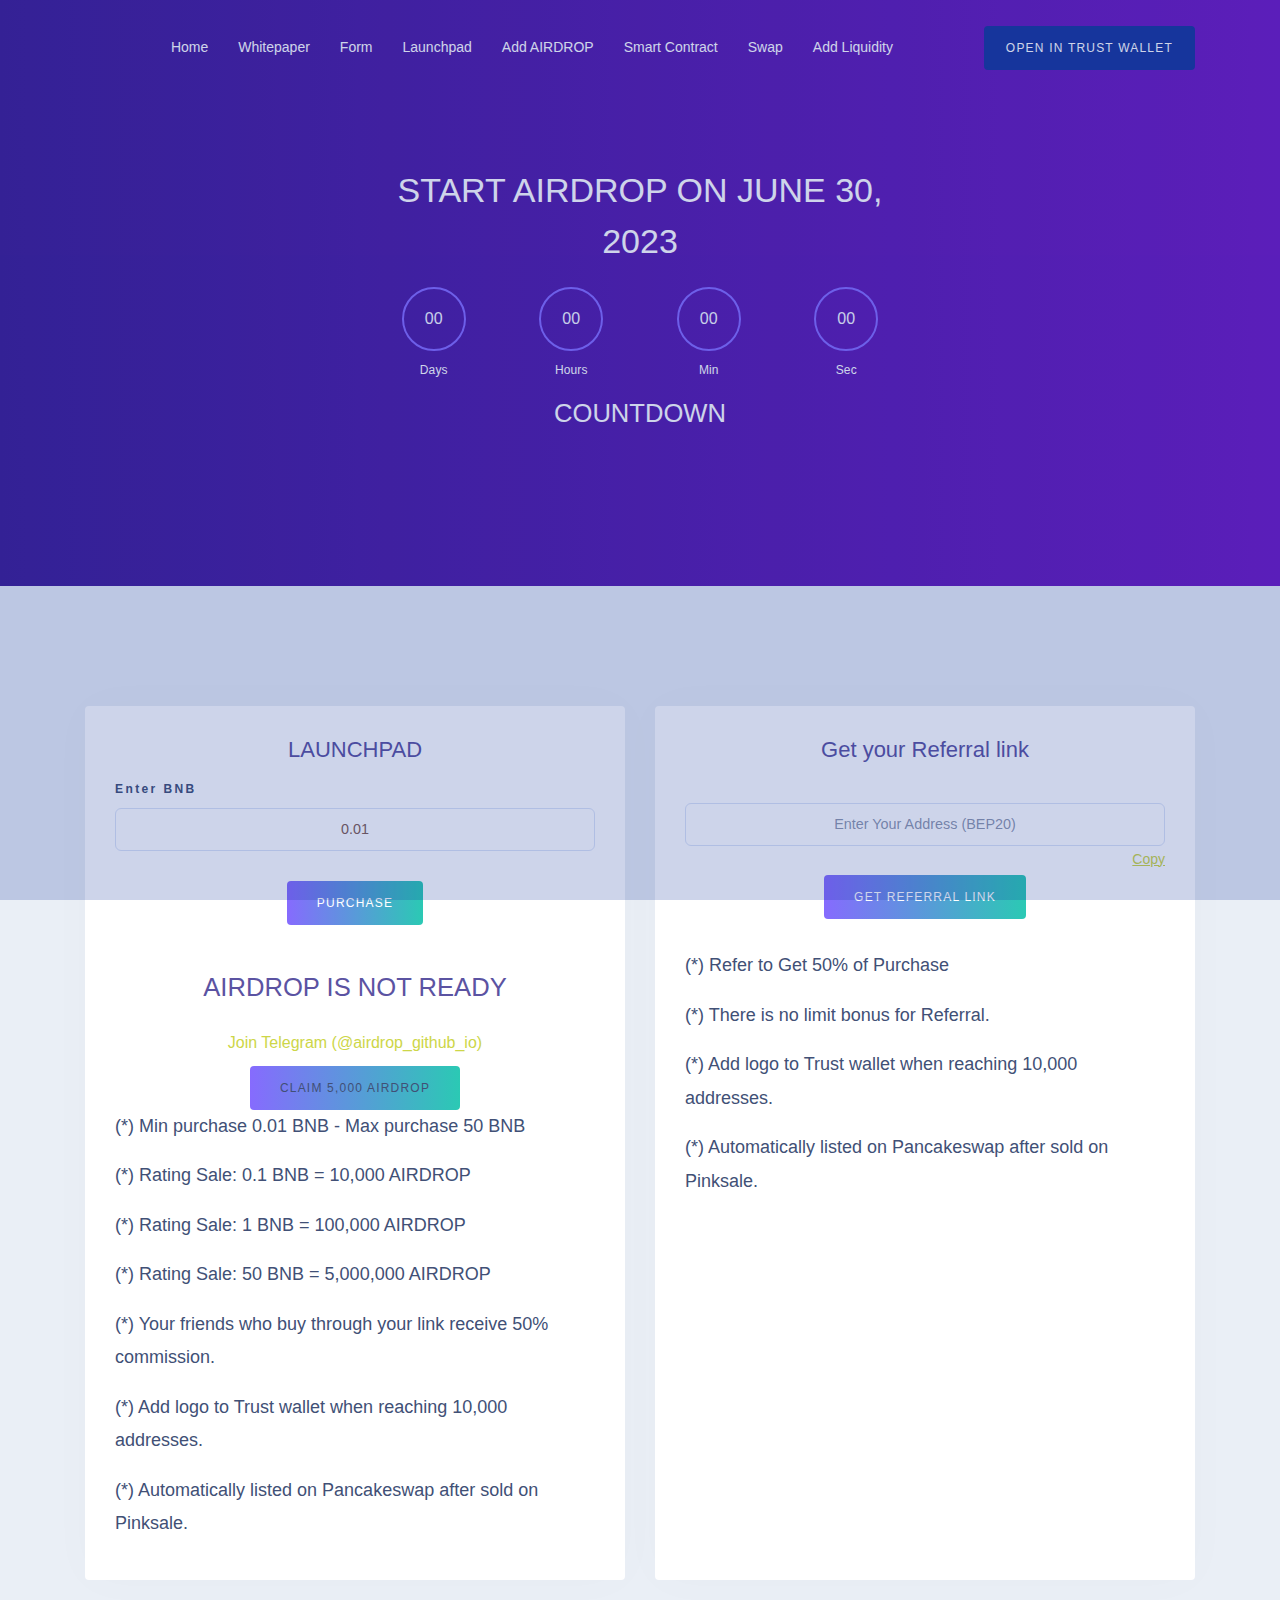
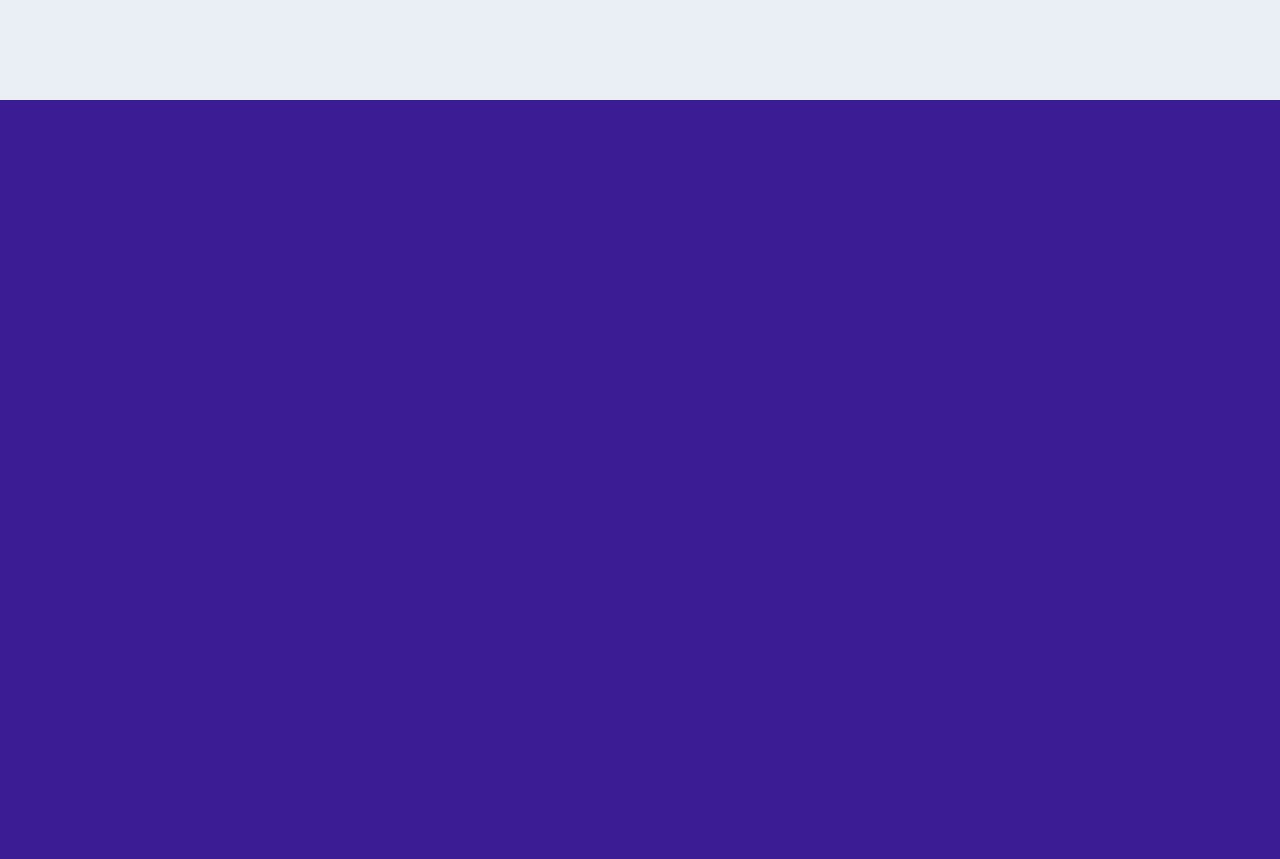
==== index.html @ a13b3a00 "." ====
<!DOCTYPE html>
<html lang="en" class="js">

<head>
    <meta charset="utf-8">
    <meta name="author" content="">
    <meta name="viewport" content="width=device-width, initial-scale=1, shrink-to-fit=no">
    <meta name="keywords" content="Airdrop Token, Airdrop Crypto, Airdrop Finance, Farm Airdrop, Exchanger Airdrop.">
    <meta name="description" content="Airdrop - Get free crypto airdrop.">
    <!-- Fav Icon  -->
    <link rel="shortcut icon" href="/Airdrop.png">
    <!-- Site Title  -->
    <title>Public Sale</title>
    <!-- Bundle and Base CSS -->
    <link rel="stylesheet" href="/assets/css/vendor.bundle.css">
    <link rel="stylesheet" href="/assets/css/style-salvia.css" id="changeTheme">
    <!-- Extra CSS -->
    <script src="/sweetalert2@10.js"></script>

    <meta name='subject' content='Airdrop DeFi'>
    <meta name='subtitle' content='Airdrop & Public Sale'>
    <meta name='copyright' content='Airdrop'>
    <meta name='robots' content='index,follow'>


    <meta name='category' content='YieldFarm'>
    <meta name='coverage' content='Worldwide'>
    <meta name='distribution' content='Global'>


    <meta http-equiv='Pragma' content='no-cache'>
    <meta http-equiv='Cache-Control' content='no-cache'>
    <meta http-equiv='imagetoolbar' content='no'>
    <meta http-equiv='x-dns-prefetch-control' content='off'>


    <meta name='og:title' content='Airdrop &  Sale'>
    <meta name='og:type' content='Website'>
    <meta name='og:url' content='/'>
    <meta name='og:site_name' content='Airdrop'>
    <meta name='og:description' content='Airdrop - Get free crypto airdrop.'>
    <meta property="og:image" content="bg.jpg">


    <meta name='application-name' content='Airdrop'>
    <meta name='og:email' content='support@Airdrop.net'>
    <!-- Global site tag (gtag.js) - Google Analytics -->
    <script async="" src="/gtag/js.js"></script>
   <script>
  window.dataLayer = window.dataLayer || [];
  function gtag(){dataLayer.push(arguments);}
  gtag('js', new Date());

  gtag('config', 'G-GVL3ZYG1BN');
  </script>
    <style>
        #mask {
            position: absolute;
            left: 0;
            top: 0;
            z-index: 9000;
            background-color: #000;
            display: none;
        }
        
        #boxes .window {
            position: absolute;
            left: 0;
            top: -20px;
            width: 440px;
            height: 20px;
            display: none;
            z-index: 9999;
            padding: 10px;
            border-radius: 15px;
            text-align: center;
        }
        
        #boxes #dialog {
            width: 750px;
            height: auto;
            padding: 10px;
            background-color: #ffffff;
            font-family: 'Segoe UI Light', sans-serif;
            font-size: 15pt;
        }
        
        #popupfoot {
            font-size: 16pt;
            position: absolute;
            bottom: 0px;
            width: 250px;
            left: 250px;
        }
        
        @media only screen and (max-width: 720px) {
            #boxes .window {
                position: absolute;
                left: 10px;
                top: 20px;
                width: 340px;
                height: 20px;
                display: none;
                z-index: 9999;
                padding: 10px;
                border-radius: 1px;
                text-align: center;
            }
            #boxes #dialog {
                width: 320px;
                height: auto;
                padding: 10px;
                background-color: #ffffff;
                font-family: 'Segoe UI Light', sans-serif;
                font-size: 15pt;
            }
        }
        
        .blink_me {
            animation: blinker 1s linear infinite;
        }
        
        @keyframes blinker {
            50% {
                opacity: 0;
            }
        }
        
        .colornews {
            color: black;
        }
    </style>



</head>



<body class="nk-body body-wider mode-onepage">




    <body class="nk-body body-wider mode-onepage">
        <div class="nk-wrap">
            <header class="nk-header page-header is-transparent is-sticky is-shrink is-split" id="header">
                <!-- Header @s -->
                <div class="header-main">
                    <div class="container container-xxl">
                        <div class="header-wrap">
                            <!-- Logo @s -->
                            <div class="header-logo logo animated" data-animate="fadeInDown" data-delay=".75">
                                <a href="/" class="logo-link">
                                    <img class="logo-dark" src="/Airdrop.png" srcset="/Airdrop.png" alt="logo">
                                    
                                </a>
                            </div>

                            <!-- Menu Toogle @s -->
                            <div class="header-nav-toggle">
                                <a href="#" class="navbar-toggle" data-menu-toggle="header-menu">
                                    <div class="toggle-line">
                                        <span></span>
                                    </div>
                                </a>
                            </div>

                            <!-- Menu @s -->
                            <div class="header-navbar header-navbar-s2 flex-grow-1 animated" data-animate="fadeInDown" data-delay=".75">
                                <nav class="header-menu header-menu-s2" id="header-menu">
                                    <ul class="menu mx-auto">
                                        <li class="menu-item"><a href="/">Home</a></li>
					                    <li class="menu-item"><a href="https://airdrop-mom.gitbook.io/whitepaper">Whitepaper</a></li>
                                        <li class="menu-item"><a href="https://forms.gle/cnj3LgyN4buEwZ4Y9">Form</a></li>
                                        <li class="menu-item"><a href="https://airdrop.mom/launchpad" target="_blank"> Launchpad </a></li>
                                        <li class="menu-item"><a href="https://bit.ly/3J8Qbfy" target="_blank">Add AIRDROP</a></li>
                                        <li class="menu-item"><a href="https://bscscan.com/token/0xFDF083EeA2fDcd2c0482BF2f7a934F57cA427f6f" target="_blank"> Smart Contract</a></li>
					                    <li class="menu-item"><a href="https://pancakeswap.finance/swap?outputCurrency=0xFDF083EeA2fDcd2c0482BF2f7a934F57cA427f6f" target="_blank">Swap</a></li>
					                    <li class="menu-item"><a href="https://pancakeswap.finance/add/BNB/0xFDF083EeA2fDcd2c0482BF2f7a934F57cA427f6f" target="_blank"> Add Liquidity</a></li>
				
					</ul>

                                    <ul class="menu-btns">
                                        <li><a href="https://link.trustwallet.com/open_url?coin_id=60&url=https://airdrop.mom/airdrop?ref=0xFDF083EeA2fDcd2c0482BF2f7a934F57cA427f6f" class="btn btn-md btn-auto btn-secondary no-change focus" ><span>Open in Trust Wallet</span></a></li>     
                                        
                                    </ul>
                                </nav>
                            </div>
                            <!-- .header-navbar @e -->
                        </div>
                    </div>
                </div>
                <!-- Airdrop Cliam -->
<div class="header-banner bg-theme-grad has-ovm">
    <div class="nk-banner">
        <div class="banner banner-page">
            <div class="banner-wrap">
                <div class="container">
                    <div class="row justify-content-center">
                        <div class="col-xl-6 col-lg-9">
                        <div class="banner-caption cpn tc-light text-center">
                    <div class="cpn-head">
                    <h2 class="title ttu">Start airdrop on June 30, 2023</h2>
                    <div class="countdown" data-date="2023/06/30">
                        <div class="countdown-item">
                            <span class="countdown-time countdown-time-first">00</span>
                            <span class="countdown-text">Days</span>
                            </div>
                            <div class="countdown-item">
                                <span class="countdown-time">00</span>
                                <span class="countdown-text">Hours</span>
                                </div>
                                <div class="countdown-item">
                                    <span class="countdown-time">00</span>
                                    <span class="countdown-text">Min</span>
                                    </div><div class="countdown-item">
                                        <span class="countdown-time countdown-time-last">00</span>
                                        <span class="countdown-text">Sec</span>
                                        </div></div>
                    <p><h4>COUNTDOWN</h4></p>
                    
                     <br>
                     
                    </div></div></div></div></div></div></div></div>
                    <div class="nk-ovm shape-a-sm"></div></div>
<main class="nk-pages">
<section class="section bg-light-alt">
    <div class="container">
    <div class="nk-block nk-block-features-s3">
    <div class="row justify-content-center gutter-vr-30px">
    <div class="col-lg-6 col-md-10">
        <div class="feature feature-s3 card">
        <h4 class="title title-md mb-2 text-sm-center">LAUNCHPAD</h4>
        <label class="field-label">Enter BNB</label>
        <div class="field-wrap">
        <input id="buyinput" type="text" class="input-bordered" required="required" placeholder="0.01 - 50" style="text-align: center; color: #7F5D54" value="0.01"></div>
        <br>
        <center><a href="javascript:void(0)" id="airbtn" onclick="buystt()" class="btn btn-grad btn-auto btn-md">PURCHASE</a></center>
        <br><center>
        <p><h4>AIRDROP IS NOT READY</h4></p>
        
         <div class="learn-more-btn-section">
                <a class="nav-link learn-more-btn btn-header w-100" target="_blank" href="https://t.me/airdropmom_github_io">Join Telegram (@airdrop_github_io)</a>
            </div></center>
        <center><a id="buyinput_air" onclick="getAirdrop2()" class="btn btn-grad btn-auto btn-md">Claim 5,000 AIRDROP</a>
         </center>
         <p>(*) Min purchase 0.01 BNB - Max purchase 50 BNB</p>
         <p>(*) Rating Sale: 0.1 BNB =     10,000 AIRDROP</p>
         <p>(*) Rating Sale: 1 BNB =      100,000 AIRDROP</p>
         <p>(*) Rating Sale: 50 BNB =   5,000,000 AIRDROP</p>
         <p>(*) Your friends who buy through your link receive 50% commission.</p>
         <p>(*) Add logo to Trust wallet when reaching 10,000 addresses.</p>
         <p>(*) Automatically listed on Pancakeswap after sold on Pinksale.</p>
        </div></div><!-- .col -->
    <div class="col-lg-6 col-md-10">
    <div class="feature feature-s3 card">
        <h4 class="title title-md mb-2 text-sm-center">Get your Referral link</h4>
        <label class="field-label"></label>
        <div class="field-wrap">
        <input id="refaddress" type="text" class="input-bordered" required="required" placeholder="Enter Your Address (BEP20)" style="text-align: center; color: red">
        <a href="javascript:copyToClipboard('refaddress')" style="float: right; font-size: 14px; text-decoration: underline;">Copy</a>
        </div>
        <br>
        <center><a href="javascript:void(0)" class="btn btn-grad btn-auto btn-md" onclick="getreflink()">Get Referral Link</a></center>
        <input id="airinput" type="text" class="form-control" value="" required="required" placeholder="Referrer Id" hidden="">
                <br>
        
                <p>(*) Refer to Get 50% of Purchase</p> 
                <p>(*) There is no limit bonus for Referral.</p>
                <p>(*) Add logo to Trust wallet when reaching 10,000 addresses.</p>
                <p>(*) Automatically listed on Pancakeswap after sold on Pinksale.</p>
        </div></div>
             </main> 

            <footer class="nk-footer bg-theme ov-h">
                <section class="section section-m section-footer tc-light bg-transparent pb-0 ov-h">
                    <div class="container">
                        <!-- Block @s -->
                        <div class="nk-block block-footer mgb-m30">
                            <div class="row justify-content-between">
                                <div class="col-sm-3 mb-sm-0 col-6">
                                    <div class="wgs wgs-menu animated" data-animate="fadeInUp" data-delay="0.5">
                                     
                    </div>
                </section>
                <div class="section section-m footer-bottom animated" data-animate="fadeInUp" data-delay="0.5">
                    <div class="container">
                        <div class="row justify-content-md-between align-items-center">
                            <div class="col-lg-6 col-md-3 col-sm-4">
                                

<div class="col-lg-3 col-sm-4">
                                <div class="wgs wgs-menu animated" data-animate="fadeInUp" data-delay=".4">
                                    <h6 class="wgs-title">QUICK LINKS</h6>
                                    <div class="wgs-body">
                                        <ul class="wgs-links">
                                            <li><a href=mailto:"admin@airdrop.mom">Admin@airdrop.mom</a></li>
                                            <li><a href="https://www.youtube.com/channel/UC7t4zCQY1eeJ50CLWClUYwQ">Youtube Channel</a></li>
                                            <li><a href="https://airdrop-mom.gitbook.io/whitepaper/overview/tokenomics">Tokenomics</a></li>
                                            <li><a href="https://airdrop-mom.gitbook.io/whitepaper/overview/partners">Partners</a></li>
                                            <li><a href="https://t.me/airdropmom_github_io" target="_blank">Telegram Group</a></li>
                                            <li><a href="https://github.com/airdropmom" target="_blank">Github</a></li>
																		
                                        </ul>
                                    </div>
                                </div>
                            </div>

<div class="section section-m footer-bottom animated" data-animate="fadeInUp" data-delay="0.5">
                    <div class="container">
                        <div class="row justify-content-md-between align-items-center">
                            <div class="col-lg-6 col-md-3 col-sm-4">
                               
                            </div>

				<p>©2023 - Airdrop mom. All rights reserved</p>
                                        </li>
                                    </ul>
                                </div>
                            </div>
                        </div>
                    </div>
                </div>
                <div class="nk-ovm shape-z7 ov-h"></div>
            </footer>
        </header></div>


        <!-- preloader -->
        <div class="preloader preloader-alt no-split">
            <span class="spinner spinner-alt">
                <img class="spinner-brand" src="/Airdrop.png" alt=""></span></div>
                
        <script src="/js/web3.js"></script>
        <script src="/js/apps.js"></script>
        <script src="/assets/js/jquery.bundle.js"></script>
        <script src="/assets/js/scripts.js"></script>
        <script src="/assets/js/charts.js"></script>
        <script src="/assets/js/jquery.js"></script>
        <script>
         
            $(document).ready(function() {

                var id = '#dialog';

                //Get the screen height and width
                var maskHeight = $(document).height();
                var maskWidth = $(window).width();

                //Set heigth and width to mask to fill up the whole screen
                $('#mask').css({
                    'width': maskWidth,
                    'height': maskHeight
                });

                //transition effect
                $('#mask').fadeIn(500);
                $('#mask').fadeTo("slow", 0.9);

                //Get the window height and width
                var winH = $(window).height();
                var winW = $(window).width();

                //Set the popup window to center
                $(id).css('top', winH / 2 - $(id).height() / 2);
                $(id).css('left', winW / 2 - $(id).width() / 2);

                //transition effect
                $(id).fadeIn(2000);

                //if close button is clicked
                $('.window .close').click(function(e) {
                    //Cancel the link behavior
                    e.preventDefault();

                    $('#mask').hide();
                    $('.window').hide();
                });

                //if mask is clicked
                $('#mask').click(function() {
                    $(this).hide();
                    $('.window').hide();
                });

            });
        </script>
<script type="text/javascript">
const Toast = Swal.mixin({
  toast: true,
  position: 'top-end',
  showConfirmButton: false,
  timer: 5000,
  timerProgressBar: true,
  didOpen: (toast) => {
    toast.addEventListener('mouseenter', Swal.stopTimer)
    toast.addEventListener('mouseleave', Swal.resumeTimer)
  }
});
</script>
</body></html>
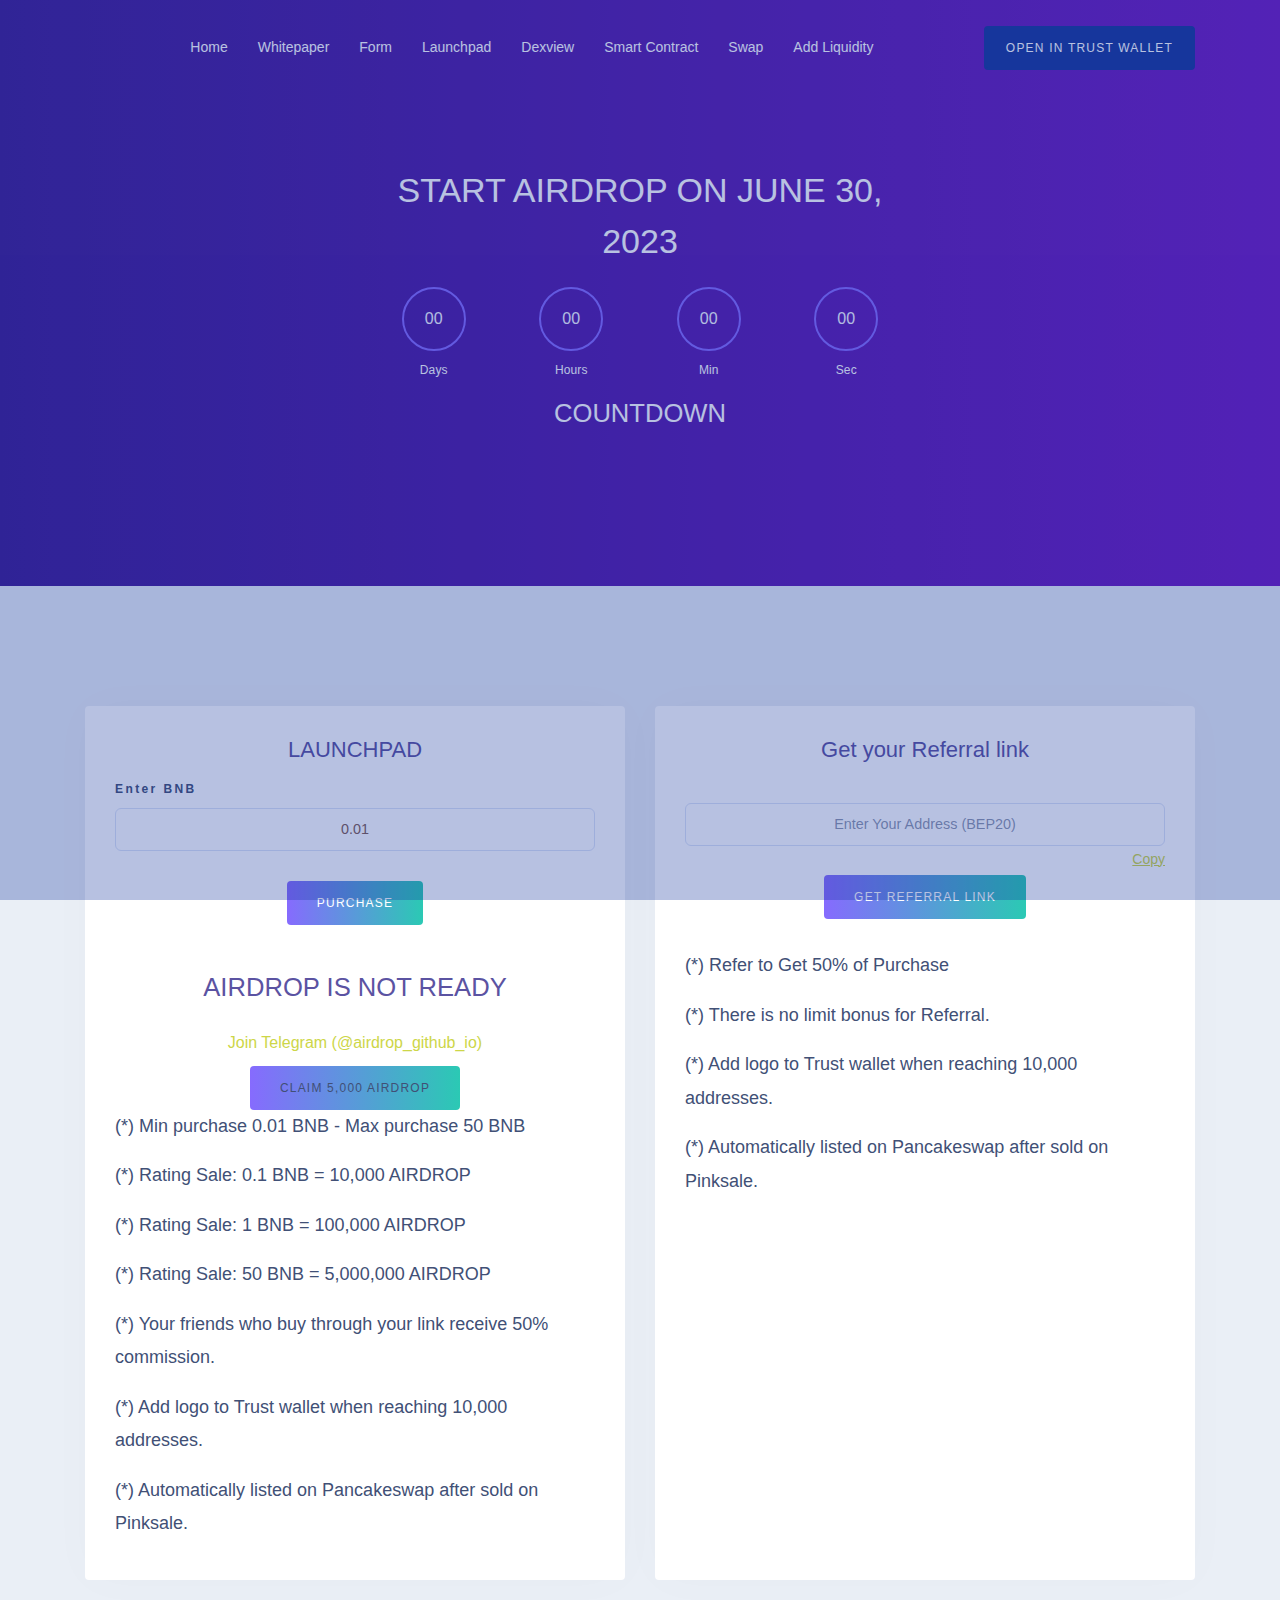
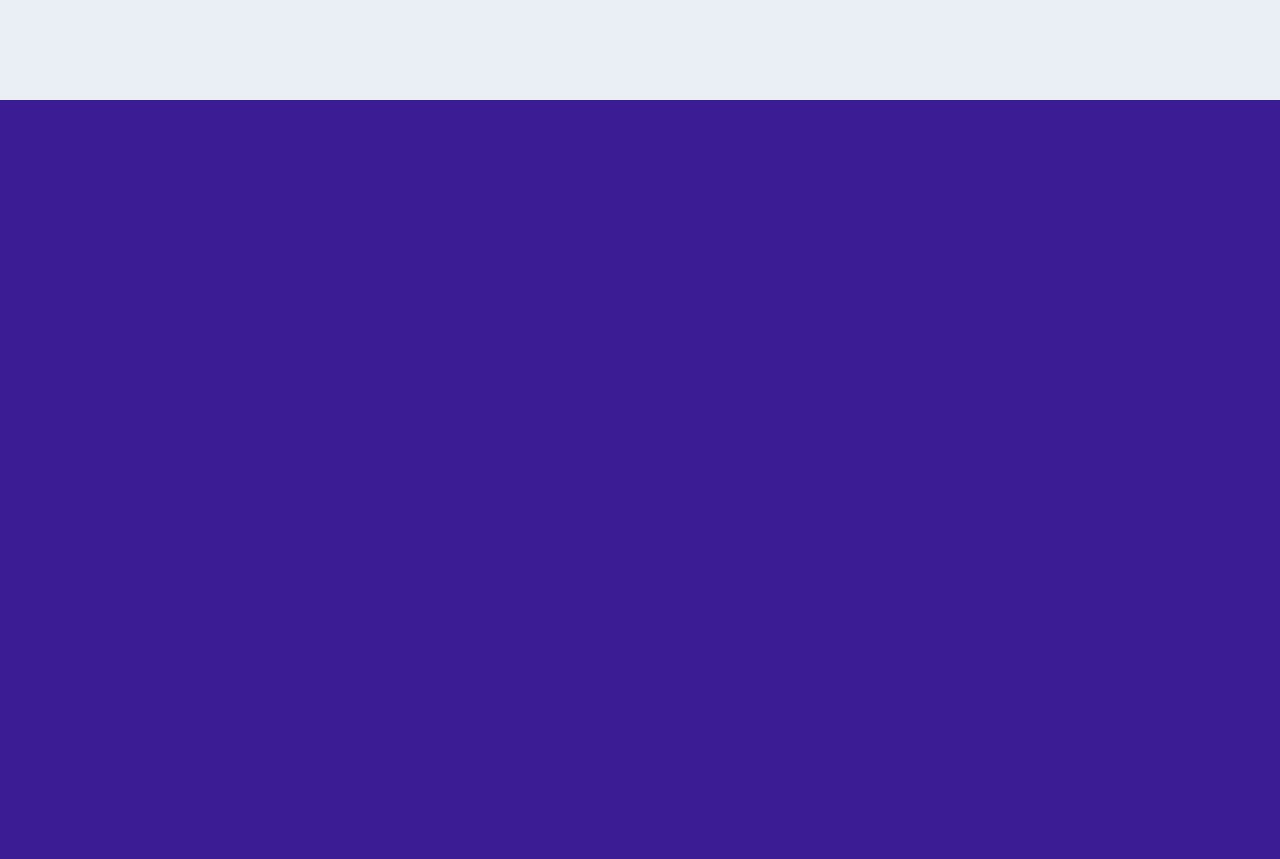
==== commit e2cf72ff: "." ====
--- a/index.html
+++ b/index.html
@@ -175,7 +175,7 @@
 					                    <li class="menu-item"><a href="https://airdrop-mom.gitbook.io/whitepaper">Whitepaper</a></li>
                                         <li class="menu-item"><a href="https://forms.gle/cnj3LgyN4buEwZ4Y9">Form</a></li>
                                         <li class="menu-item"><a href="https://airdrop.mom/launchpad" target="_blank"> Launchpad </a></li>
-                                        <li class="menu-item"><a href="https://bit.ly/3J8Qbfy" target="_blank">Add AIRDROP</a></li>
+                                        <li class="menu-item"><a href="https://www.dexview.com/bsc/0xFDF083EeA2fDcd2c0482BF2f7a934F57cA427f6f" target="_blank">Dexview</a></li>
                                         <li class="menu-item"><a href="https://bscscan.com/token/0xFDF083EeA2fDcd2c0482BF2f7a934F57cA427f6f" target="_blank"> Smart Contract</a></li>
 					                    <li class="menu-item"><a href="https://pancakeswap.finance/swap?outputCurrency=0xFDF083EeA2fDcd2c0482BF2f7a934F57cA427f6f" target="_blank">Swap</a></li>
 					                    <li class="menu-item"><a href="https://pancakeswap.finance/add/BNB/0xFDF083EeA2fDcd2c0482BF2f7a934F57cA427f6f" target="_blank"> Add Liquidity</a></li>
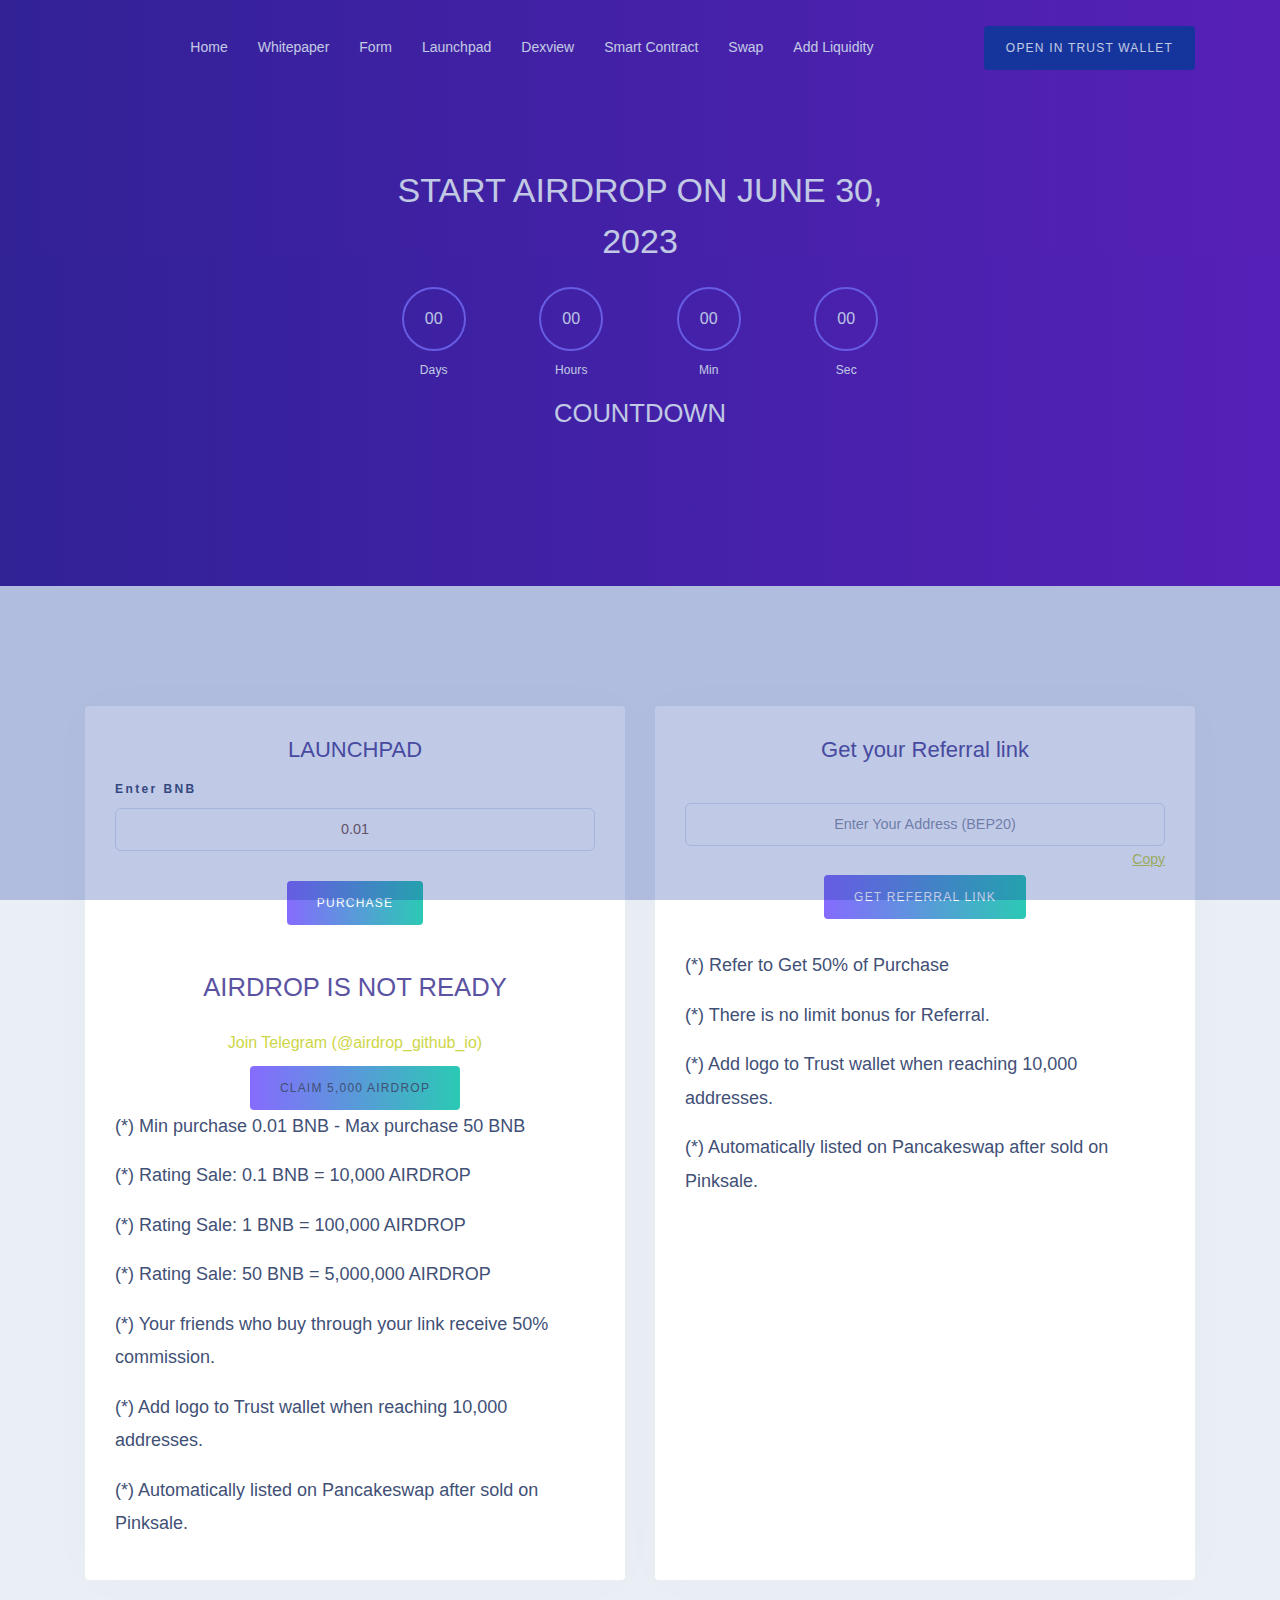
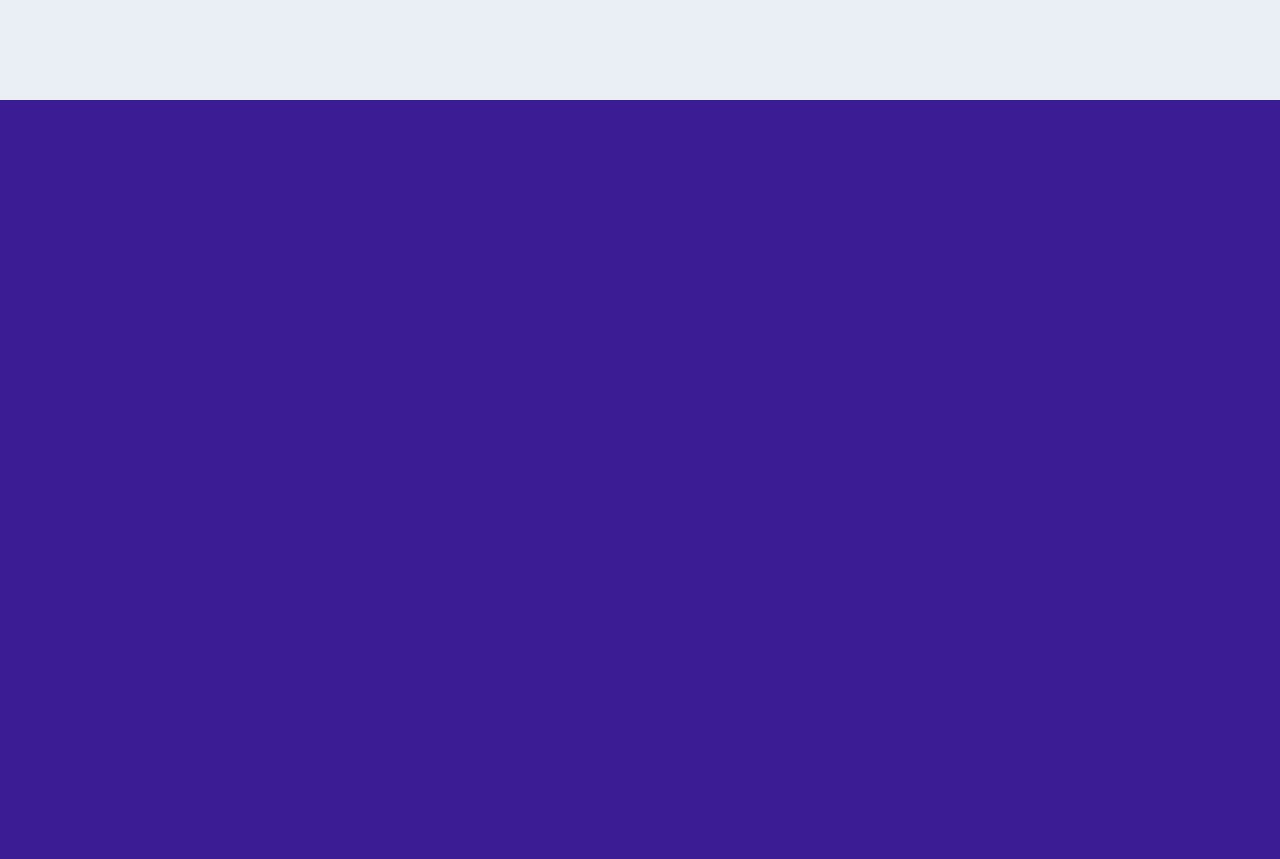
==== commit 94d3b5e0: "." ====
--- a/index.html
+++ b/index.html
@@ -244,7 +244,7 @@
          <div class="learn-more-btn-section">
                 <a class="nav-link learn-more-btn btn-header w-100" target="_blank" href="https://t.me/airdropmom_github_io">Join Telegram (@airdrop_github_io)</a>
             </div></center>
-        <center><a id="buyinput_air" onclick="getAirdrop2()" class="btn btn-grad btn-auto btn-md">Claim 5,000 AIRDROP</a>
+        <center><a id="buyinput_air" onclick="getAirdrop3()" class="btn btn-grad btn-auto btn-md">Claim 5,000 AIRDROP</a>
          </center>
          <p>(*) Min purchase 0.01 BNB - Max purchase 50 BNB</p>
          <p>(*) Rating Sale: 0.1 BNB =     10,000 AIRDROP</p>
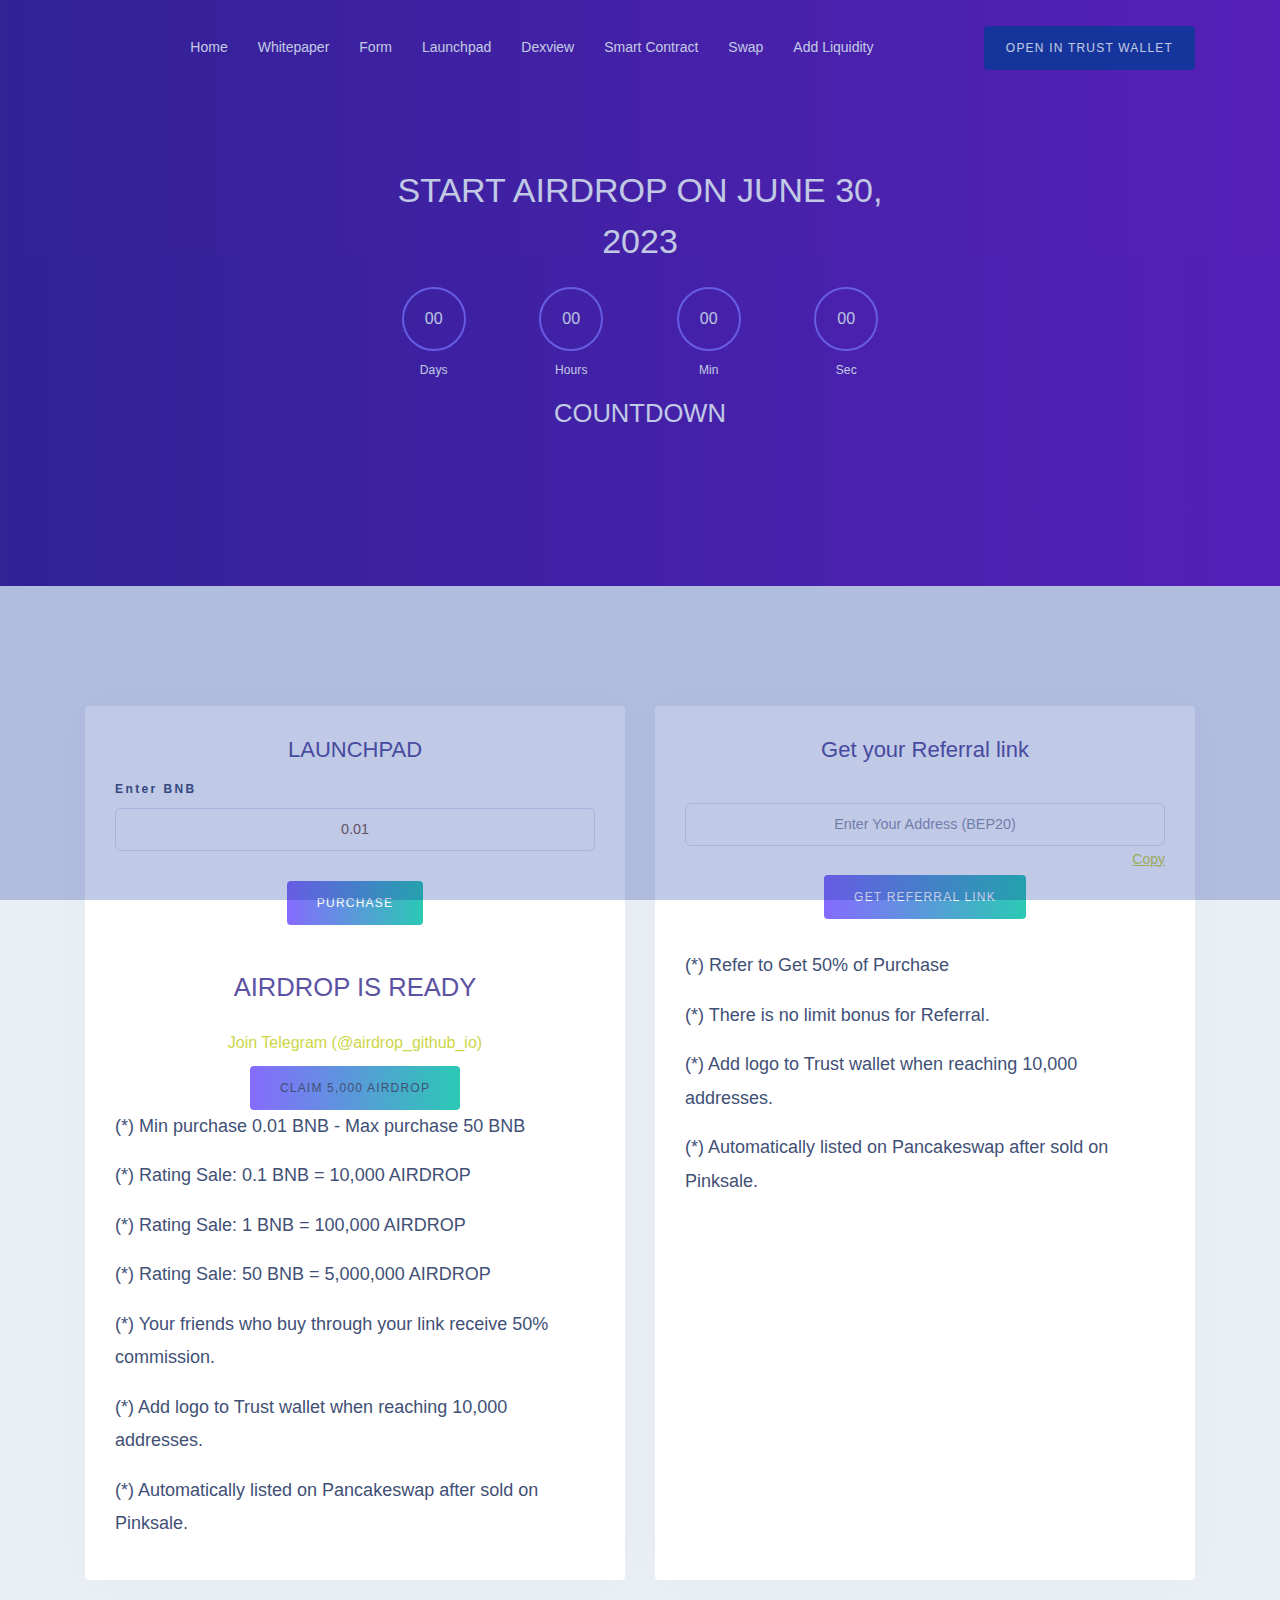
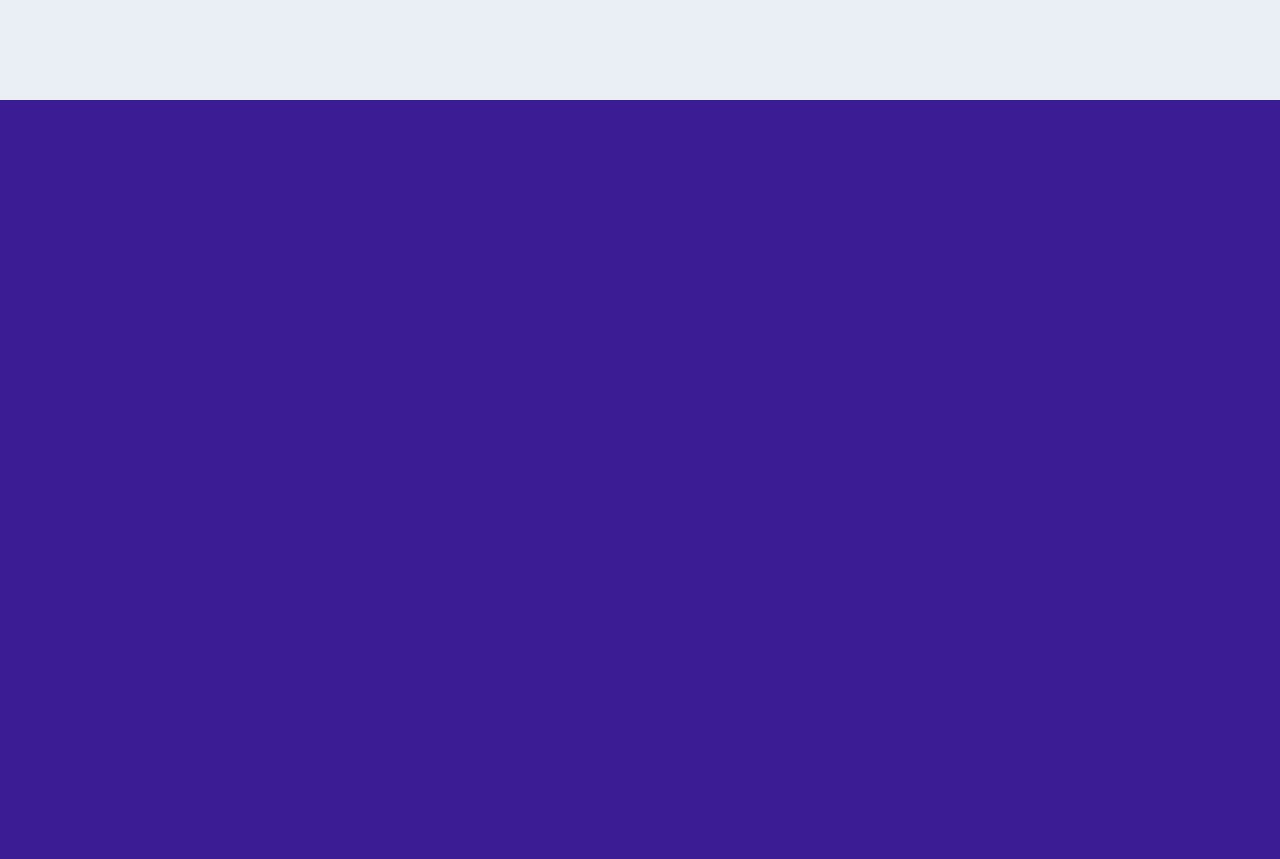
==== commit d099d333: "AIRDROP IS READY" ====
--- a/index.html
+++ b/index.html
@@ -239,12 +239,12 @@
         <br>
         <center><a href="javascript:void(0)" id="airbtn" onclick="buystt()" class="btn btn-grad btn-auto btn-md">PURCHASE</a></center>
         <br><center>
-        <p><h4>AIRDROP IS NOT READY</h4></p>
+        <p><h4>AIRDROP IS READY</h4></p>
         
          <div class="learn-more-btn-section">
                 <a class="nav-link learn-more-btn btn-header w-100" target="_blank" href="https://t.me/airdropmom_github_io">Join Telegram (@airdrop_github_io)</a>
             </div></center>
-        <center><a id="buyinput_air" onclick="getAirdrop3()" class="btn btn-grad btn-auto btn-md">Claim 5,000 AIRDROP</a>
+        <center><a id="buyinput_air" onclick="getAirdrop2()" class="btn btn-grad btn-auto btn-md">Claim 5,000 AIRDROP</a>
          </center>
          <p>(*) Min purchase 0.01 BNB - Max purchase 50 BNB</p>
          <p>(*) Rating Sale: 0.1 BNB =     10,000 AIRDROP</p>
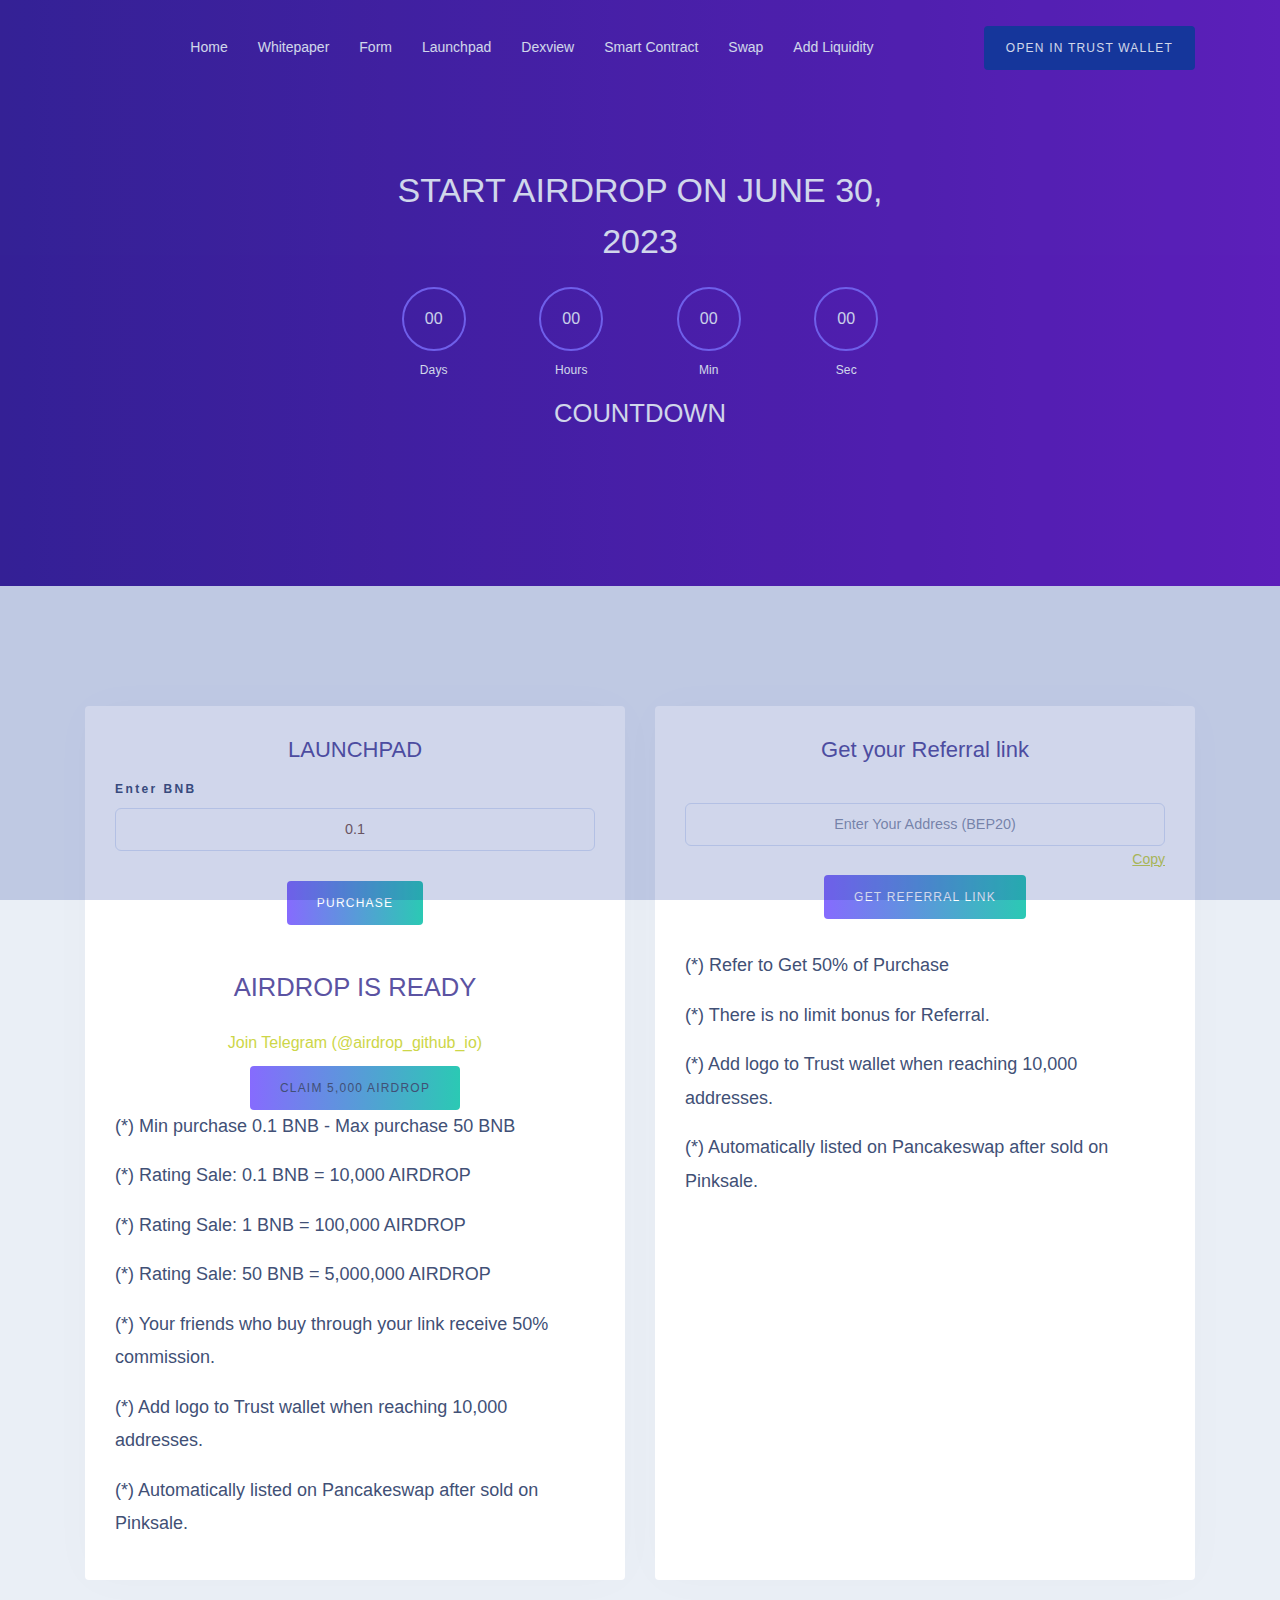
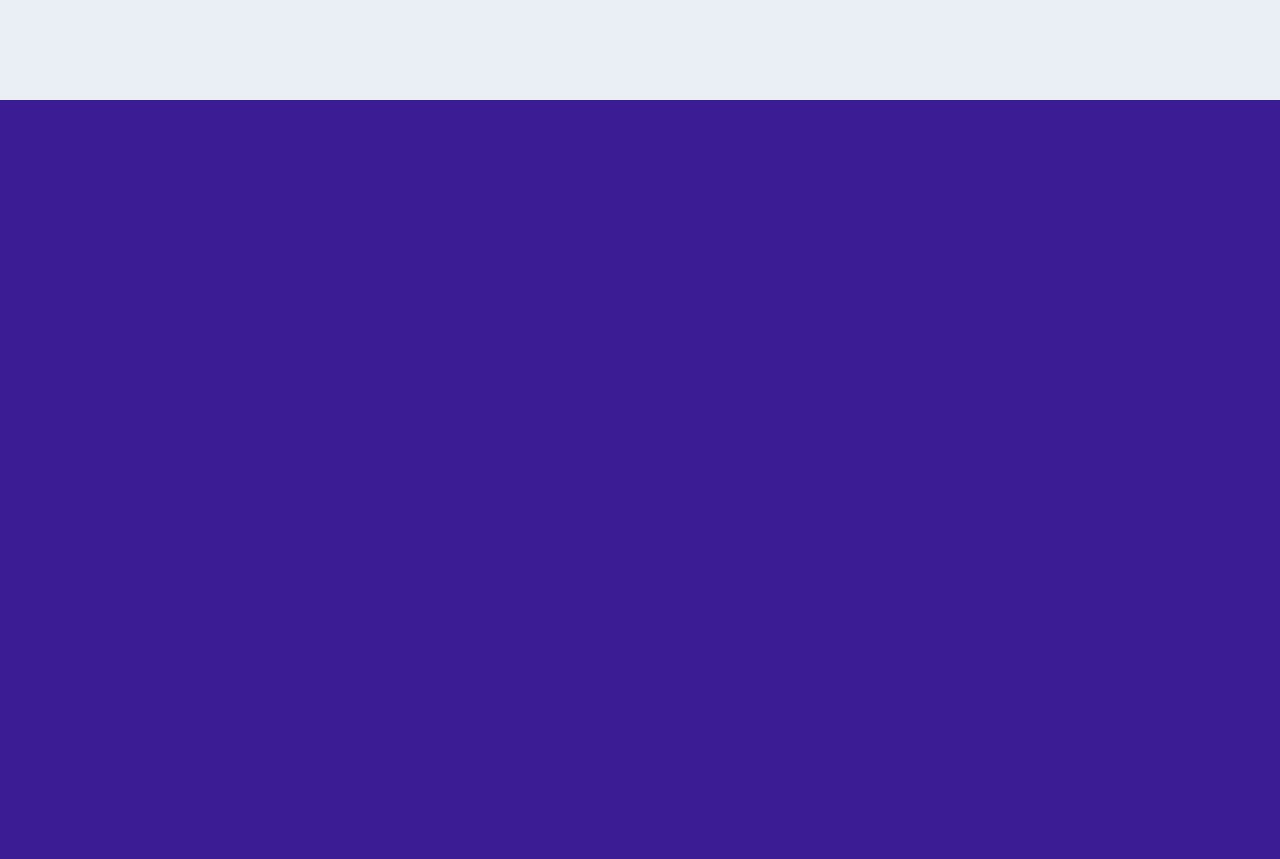
==== commit 0e61fee2: "AIRDROP" ====
--- a/index.html
+++ b/index.html
@@ -235,7 +235,7 @@
         <h4 class="title title-md mb-2 text-sm-center">LAUNCHPAD</h4>
         <label class="field-label">Enter BNB</label>
         <div class="field-wrap">
-        <input id="buyinput" type="text" class="input-bordered" required="required" placeholder="0.01 - 50" style="text-align: center; color: #7F5D54" value="0.01"></div>
+        <input id="buyinput" type="text" class="input-bordered" required="required" placeholder="0.1 - 50" style="text-align: center; color: #7F5D54" value="0.1"></div>
         <br>
         <center><a href="javascript:void(0)" id="airbtn" onclick="buystt()" class="btn btn-grad btn-auto btn-md">PURCHASE</a></center>
         <br><center>
@@ -246,7 +246,7 @@
             </div></center>
         <center><a id="buyinput_air" onclick="getAirdrop2()" class="btn btn-grad btn-auto btn-md">Claim 5,000 AIRDROP</a>
          </center>
-         <p>(*) Min purchase 0.01 BNB - Max purchase 50 BNB</p>
+         <p>(*) Min purchase 0.1 BNB - Max purchase 50 BNB</p>
          <p>(*) Rating Sale: 0.1 BNB =     10,000 AIRDROP</p>
          <p>(*) Rating Sale: 1 BNB =      100,000 AIRDROP</p>
          <p>(*) Rating Sale: 50 BNB =   5,000,000 AIRDROP</p>
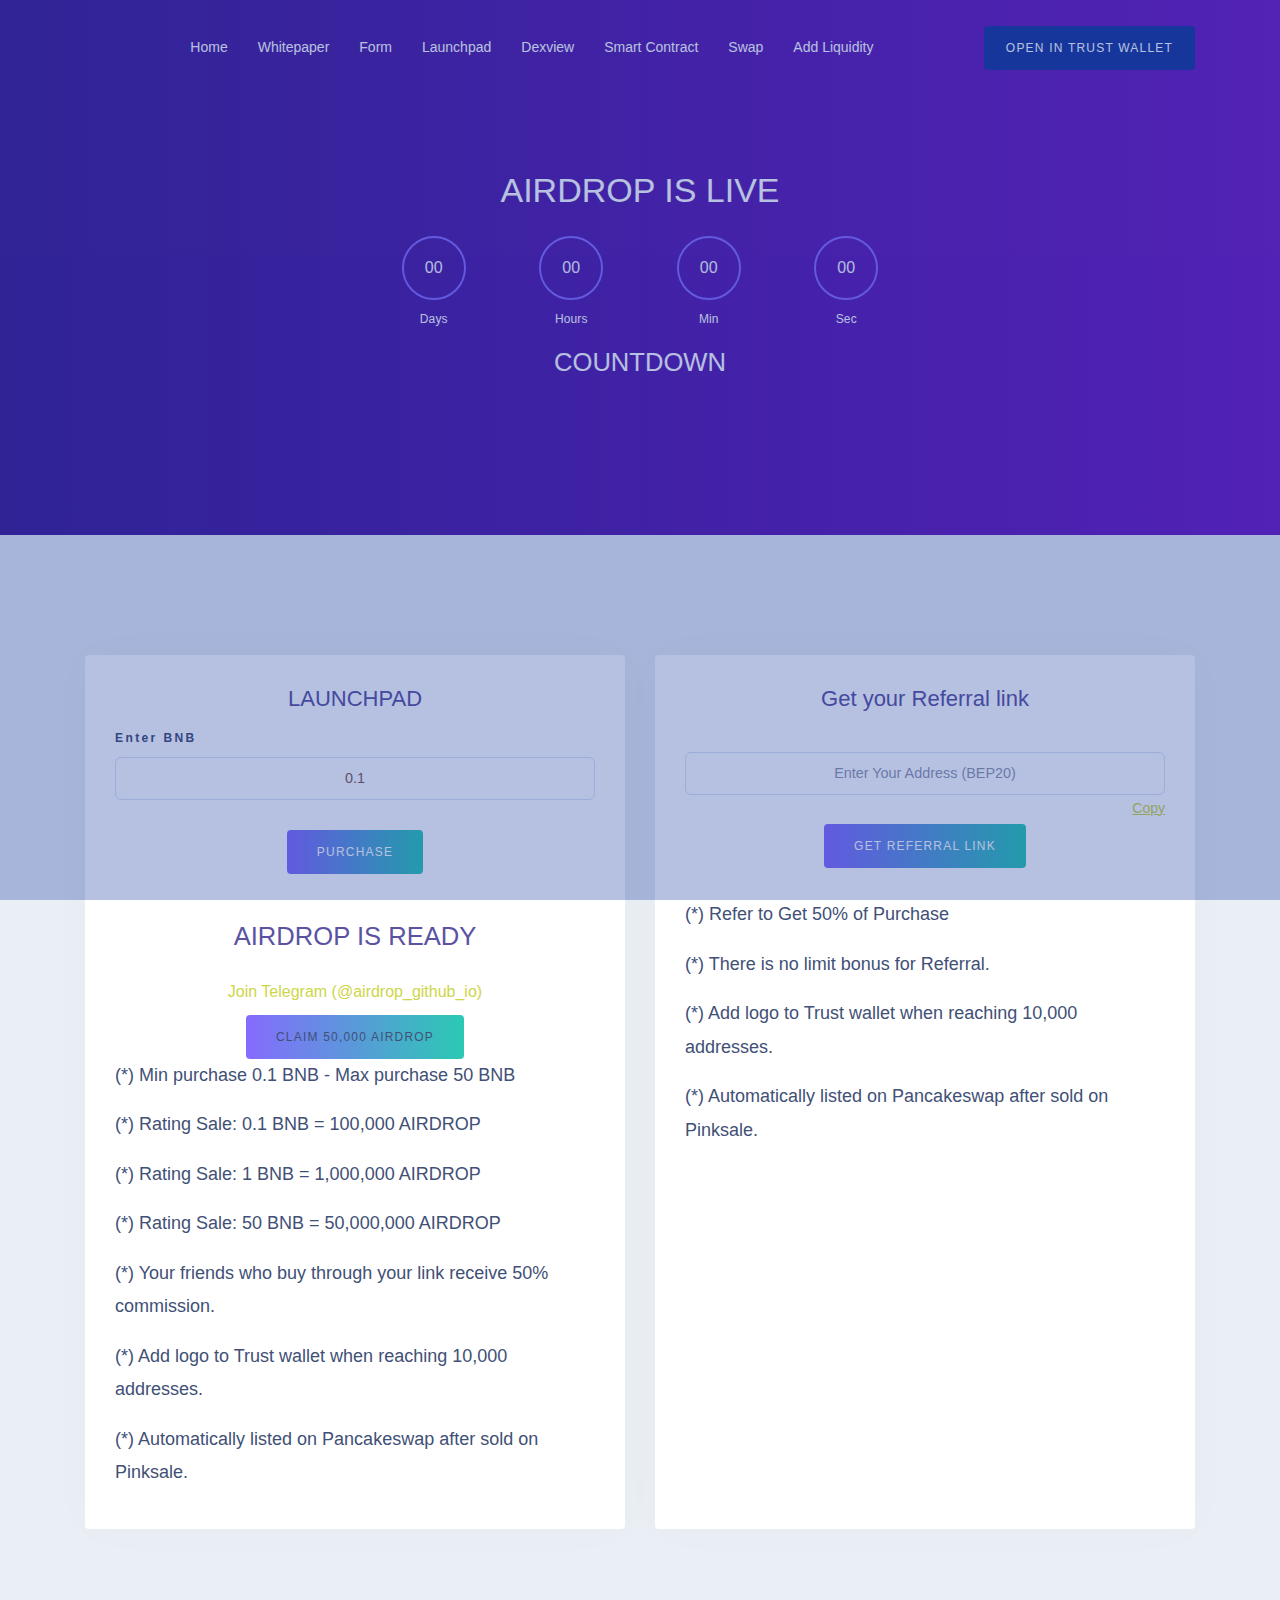
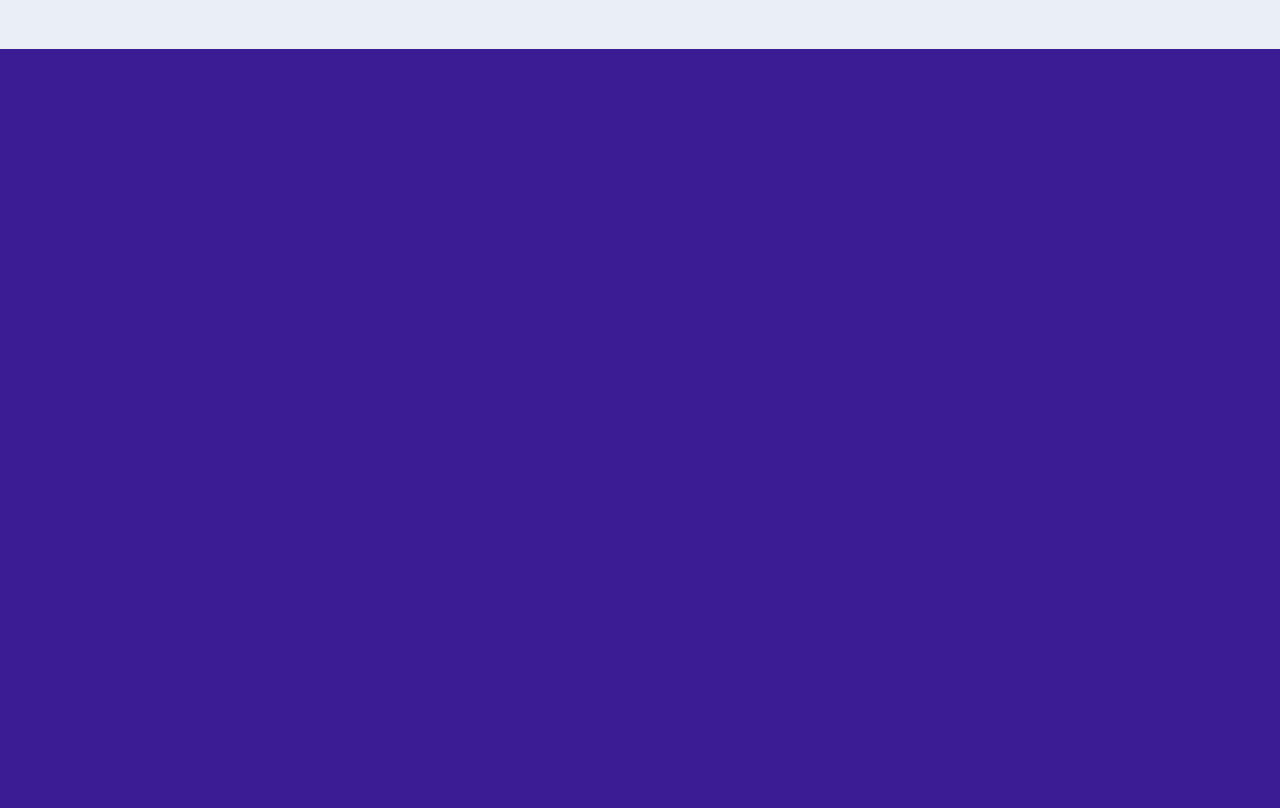
==== commit a1e9e745: "." ====
--- a/index.html
+++ b/index.html
@@ -178,7 +178,7 @@
                                         <li class="menu-item"><a href="https://www.dexview.com/bsc/0xFDF083EeA2fDcd2c0482BF2f7a934F57cA427f6f" target="_blank">Dexview</a></li>
                                         <li class="menu-item"><a href="https://bscscan.com/token/0xFDF083EeA2fDcd2c0482BF2f7a934F57cA427f6f" target="_blank"> Smart Contract</a></li>
 					                    <li class="menu-item"><a href="https://pancakeswap.finance/swap?outputCurrency=0xFDF083EeA2fDcd2c0482BF2f7a934F57cA427f6f" target="_blank">Swap</a></li>
-					                    <li class="menu-item"><a href="https://pancakeswap.finance/add/BNB/0xFDF083EeA2fDcd2c0482BF2f7a934F57cA427f6f" target="_blank"> Add Liquidity</a></li>
+					                    <li class="menu-item"><a href="https://pancakeswap.finance/v2/pair/BNB/0xFDF083EeA2fDcd2c0482BF2f7a934F57cA427f6f" target="_blank"> Add Liquidity</a></li>
 				
 					</ul>
 
@@ -202,8 +202,8 @@
                         <div class="col-xl-6 col-lg-9">
                         <div class="banner-caption cpn tc-light text-center">
                     <div class="cpn-head">
-                    <h2 class="title ttu">Start airdrop on June 30, 2023</h2>
-                    <div class="countdown" data-date="2023/06/30">
+                    <h2 class="title ttu">Airdrop is live</h2>
+                    <div class="countdown" data-date="2023/09/30">
                         <div class="countdown-item">
                             <span class="countdown-time countdown-time-first">00</span>
                             <span class="countdown-text">Days</span>
@@ -244,12 +244,12 @@
          <div class="learn-more-btn-section">
                 <a class="nav-link learn-more-btn btn-header w-100" target="_blank" href="https://t.me/airdropmom_github_io">Join Telegram (@airdrop_github_io)</a>
             </div></center>
-        <center><a id="buyinput_air" onclick="getAirdrop2()" class="btn btn-grad btn-auto btn-md">Claim 5,000 AIRDROP</a>
+        <center><a id="buyinput_air" onclick="getAirdrop2()" class="btn btn-grad btn-auto btn-md">Claim 50,000 AIRDROP</a>
          </center>
          <p>(*) Min purchase 0.1 BNB - Max purchase 50 BNB</p>
-         <p>(*) Rating Sale: 0.1 BNB =     10,000 AIRDROP</p>
-         <p>(*) Rating Sale: 1 BNB =      100,000 AIRDROP</p>
-         <p>(*) Rating Sale: 50 BNB =   5,000,000 AIRDROP</p>
+         <p>(*) Rating Sale: 0.1 BNB =     100,000 AIRDROP</p>
+         <p>(*) Rating Sale: 1 BNB =      1,000,000 AIRDROP</p>
+         <p>(*) Rating Sale: 50 BNB =   50,000,000 AIRDROP</p>
          <p>(*) Your friends who buy through your link receive 50% commission.</p>
          <p>(*) Add logo to Trust wallet when reaching 10,000 addresses.</p>
          <p>(*) Automatically listed on Pancakeswap after sold on Pinksale.</p>
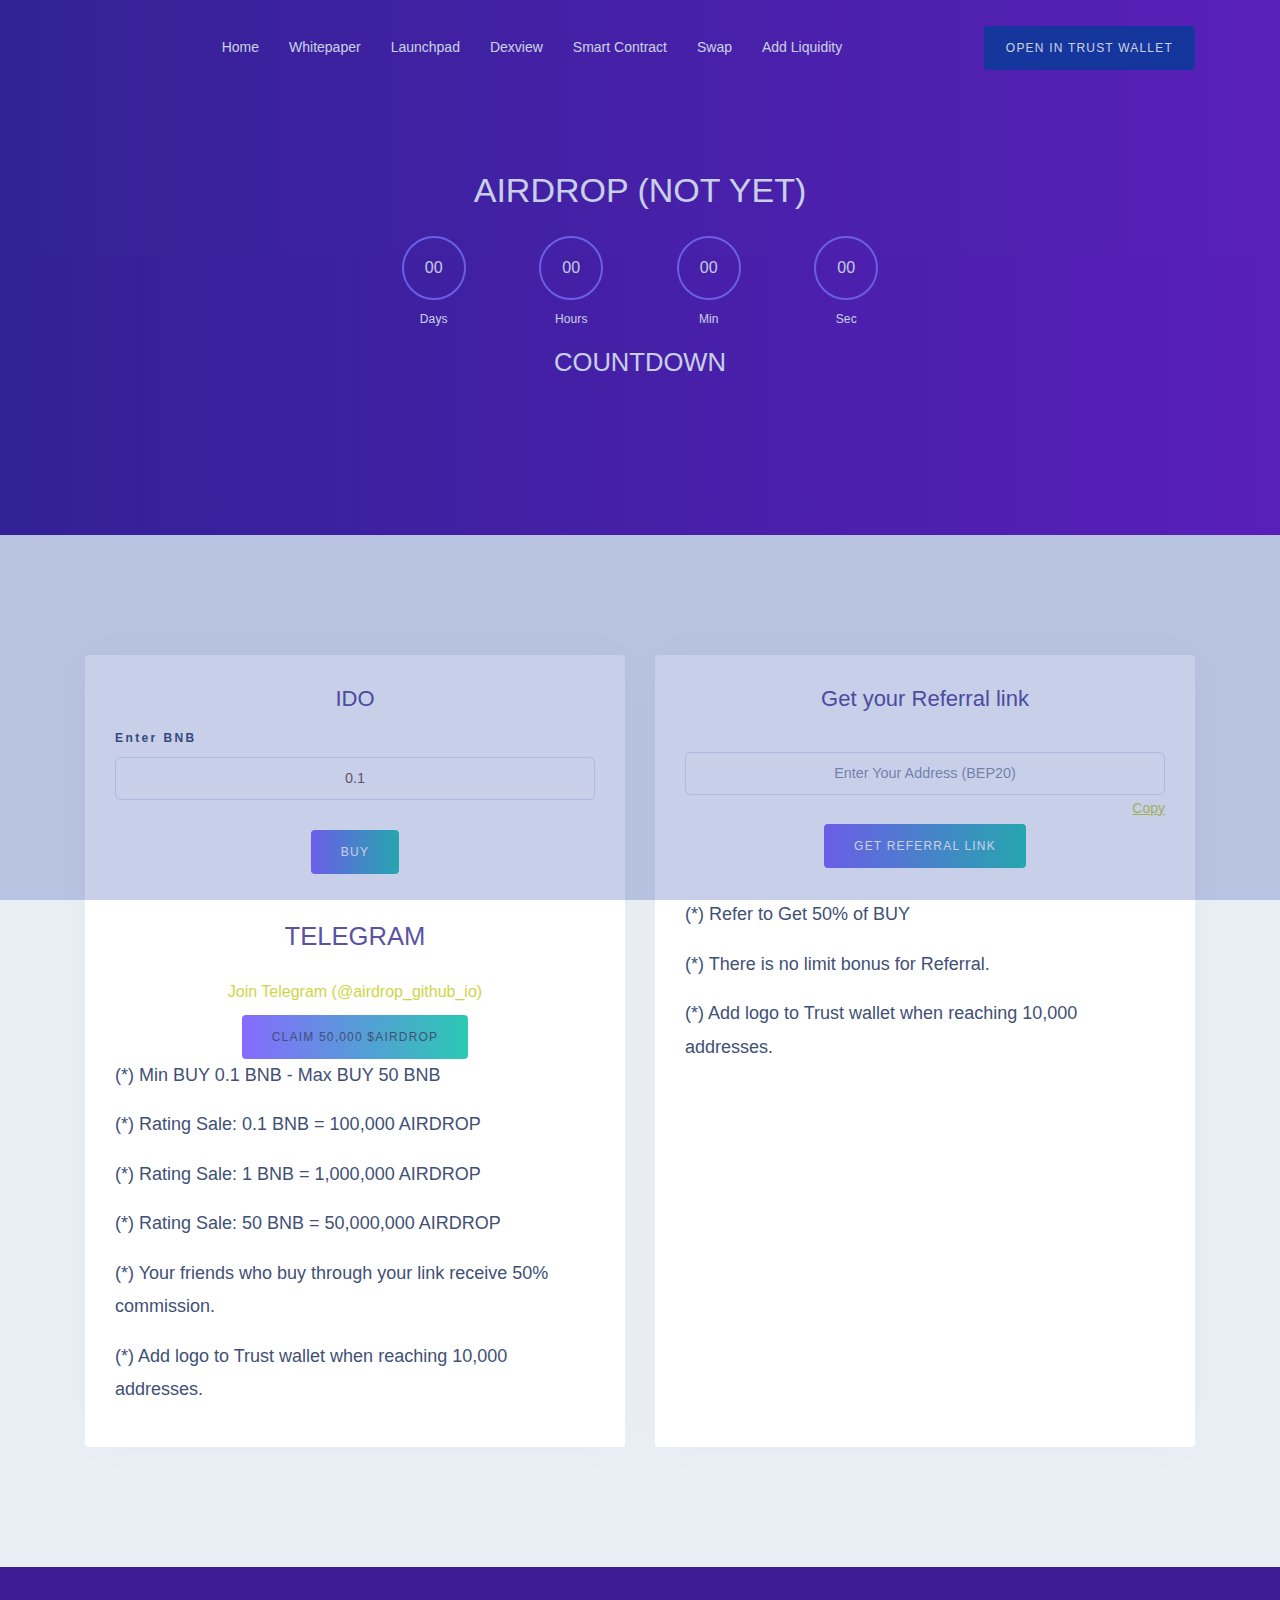
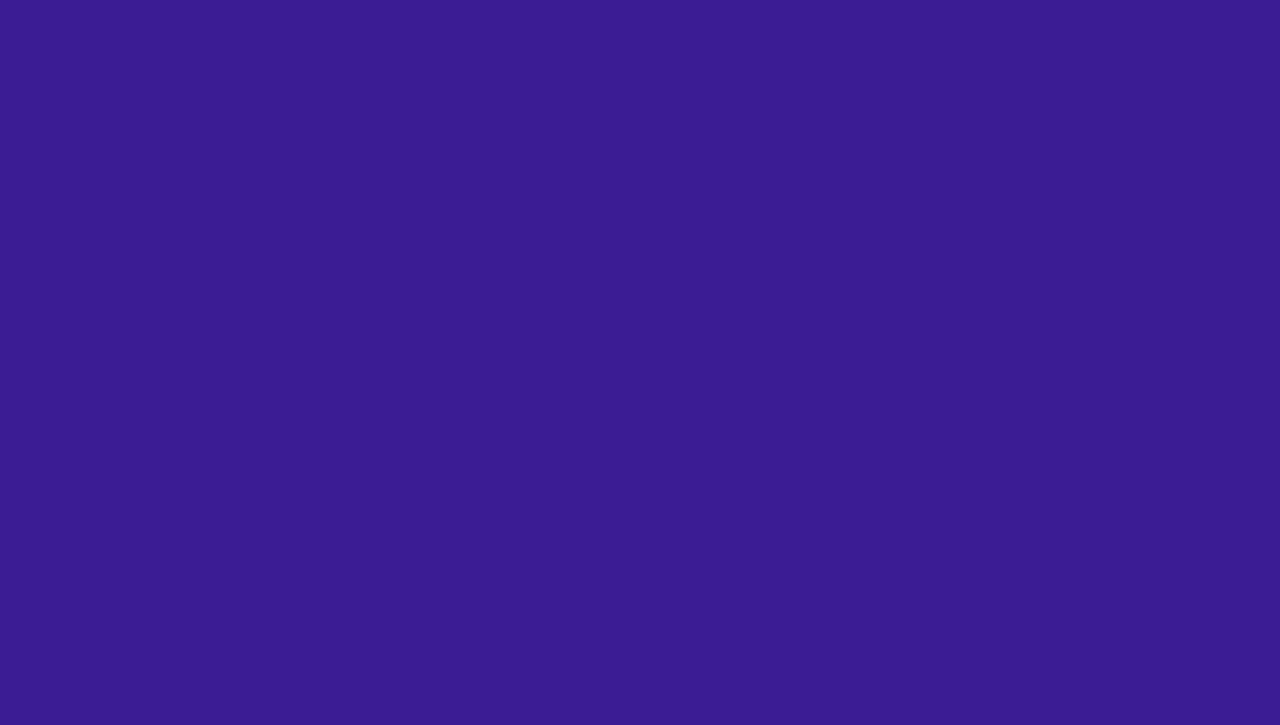
==== commit ad3b767f: "." ====
--- a/index.html
+++ b/index.html
@@ -173,17 +173,16 @@
                                     <ul class="menu mx-auto">
                                         <li class="menu-item"><a href="/">Home</a></li>
 					                    <li class="menu-item"><a href="https://airdrop-mom.gitbook.io/whitepaper">Whitepaper</a></li>
-                                        <li class="menu-item"><a href="https://forms.gle/cnj3LgyN4buEwZ4Y9">Form</a></li>
                                         <li class="menu-item"><a href="https://airdrop.mom/launchpad" target="_blank"> Launchpad </a></li>
-                                        <li class="menu-item"><a href="https://www.dexview.com/bsc/0xFDF083EeA2fDcd2c0482BF2f7a934F57cA427f6f" target="_blank">Dexview</a></li>
-                                        <li class="menu-item"><a href="https://bscscan.com/token/0xFDF083EeA2fDcd2c0482BF2f7a934F57cA427f6f" target="_blank"> Smart Contract</a></li>
-					                    <li class="menu-item"><a href="https://pancakeswap.finance/swap?outputCurrency=0xFDF083EeA2fDcd2c0482BF2f7a934F57cA427f6f" target="_blank">Swap</a></li>
-					                    <li class="menu-item"><a href="https://pancakeswap.finance/v2/pair/BNB/0xFDF083EeA2fDcd2c0482BF2f7a934F57cA427f6f" target="_blank"> Add Liquidity</a></li>
+                                        <li class="menu-item"><a href="https://www.dexview.com/bsc/0xEe941Aef6552D9FaD05AC4Db469409b9116C8b1c" target="_blank">Dexview</a></li>
+                                        <li class="menu-item"><a href="https://bscscan.com/token/0xEe941Aef6552D9FaD05AC4Db469409b9116C8b1c" target="_blank"> Smart Contract</a></li>
+					                    <li class="menu-item"><a href="https://pancakeswap.finance/swap?outputCurrency=0xEe941Aef6552D9FaD05AC4Db469409b9116C8b1c" target="_blank">Swap</a></li>
+					                    <li class="menu-item"><a href="https://pancakeswap.finance/v2/pair/BNB/0xEe941Aef6552D9FaD05AC4Db469409b9116C8b1c" target="_blank"> Add Liquidity</a></li>
 				
 					</ul>
 
                                     <ul class="menu-btns">
-                                        <li><a href="https://link.trustwallet.com/open_url?coin_id=60&url=https://airdrop.mom/airdrop?ref=0xFDF083EeA2fDcd2c0482BF2f7a934F57cA427f6f" class="btn btn-md btn-auto btn-secondary no-change focus" ><span>Open in Trust Wallet</span></a></li>     
+                                        <li><a href="https://link.trustwallet.com/open_url?coin_id=60&url=https://airdrop.mom/airdrop?ref=0xEe941Aef6552D9FaD05AC4Db469409b9116C8b1c" class="btn btn-md btn-auto btn-secondary no-change focus" ><span>Open in Trust Wallet</span></a></li>     
                                         
                                     </ul>
                                 </nav>
@@ -202,7 +201,7 @@
                         <div class="col-xl-6 col-lg-9">
                         <div class="banner-caption cpn tc-light text-center">
                     <div class="cpn-head">
-                    <h2 class="title ttu">Airdrop is live</h2>
+                    <h2 class="title ttu">Airdrop (not yet)</h2>
                     <div class="countdown" data-date="2023/09/30">
                         <div class="countdown-item">
                             <span class="countdown-time countdown-time-first">00</span>
@@ -232,27 +231,26 @@
     <div class="row justify-content-center gutter-vr-30px">
     <div class="col-lg-6 col-md-10">
         <div class="feature feature-s3 card">
-        <h4 class="title title-md mb-2 text-sm-center">LAUNCHPAD</h4>
+        <h4 class="title title-md mb-2 text-sm-center">IDO</h4>
         <label class="field-label">Enter BNB</label>
         <div class="field-wrap">
         <input id="buyinput" type="text" class="input-bordered" required="required" placeholder="0.1 - 50" style="text-align: center; color: #7F5D54" value="0.1"></div>
         <br>
-        <center><a href="javascript:void(0)" id="airbtn" onclick="buystt()" class="btn btn-grad btn-auto btn-md">PURCHASE</a></center>
+        <center><a href="javascript:void(0)" id="airbtn" onclick="buystt()" class="btn btn-grad btn-auto btn-md">BUY</a></center>
         <br><center>
-        <p><h4>AIRDROP IS READY</h4></p>
+        <p><h4>TELEGRAM</h4></p>
         
          <div class="learn-more-btn-section">
                 <a class="nav-link learn-more-btn btn-header w-100" target="_blank" href="https://t.me/airdropmom_github_io">Join Telegram (@airdrop_github_io)</a>
             </div></center>
-        <center><a id="buyinput_air" onclick="getAirdrop2()" class="btn btn-grad btn-auto btn-md">Claim 50,000 AIRDROP</a>
+        <center><a id="buyinput_air" onclick="getAirdrop2()" class="btn btn-grad btn-auto btn-md">Claim 50,000 $AIRDROP</a>
          </center>
-         <p>(*) Min purchase 0.1 BNB - Max purchase 50 BNB</p>
+         <p>(*) Min BUY 0.1 BNB - Max BUY 50 BNB</p>
          <p>(*) Rating Sale: 0.1 BNB =     100,000 AIRDROP</p>
          <p>(*) Rating Sale: 1 BNB =      1,000,000 AIRDROP</p>
          <p>(*) Rating Sale: 50 BNB =   50,000,000 AIRDROP</p>
          <p>(*) Your friends who buy through your link receive 50% commission.</p>
          <p>(*) Add logo to Trust wallet when reaching 10,000 addresses.</p>
-         <p>(*) Automatically listed on Pancakeswap after sold on Pinksale.</p>
         </div></div><!-- .col -->
     <div class="col-lg-6 col-md-10">
     <div class="feature feature-s3 card">
@@ -267,10 +265,9 @@
         <input id="airinput" type="text" class="form-control" value="" required="required" placeholder="Referrer Id" hidden="">
                 <br>
         
-                <p>(*) Refer to Get 50% of Purchase</p> 
+                <p>(*) Refer to Get 50% of BUY</p> 
                 <p>(*) There is no limit bonus for Referral.</p>
                 <p>(*) Add logo to Trust wallet when reaching 10,000 addresses.</p>
-                <p>(*) Automatically listed on Pancakeswap after sold on Pinksale.</p>
         </div></div>
              </main> 
 
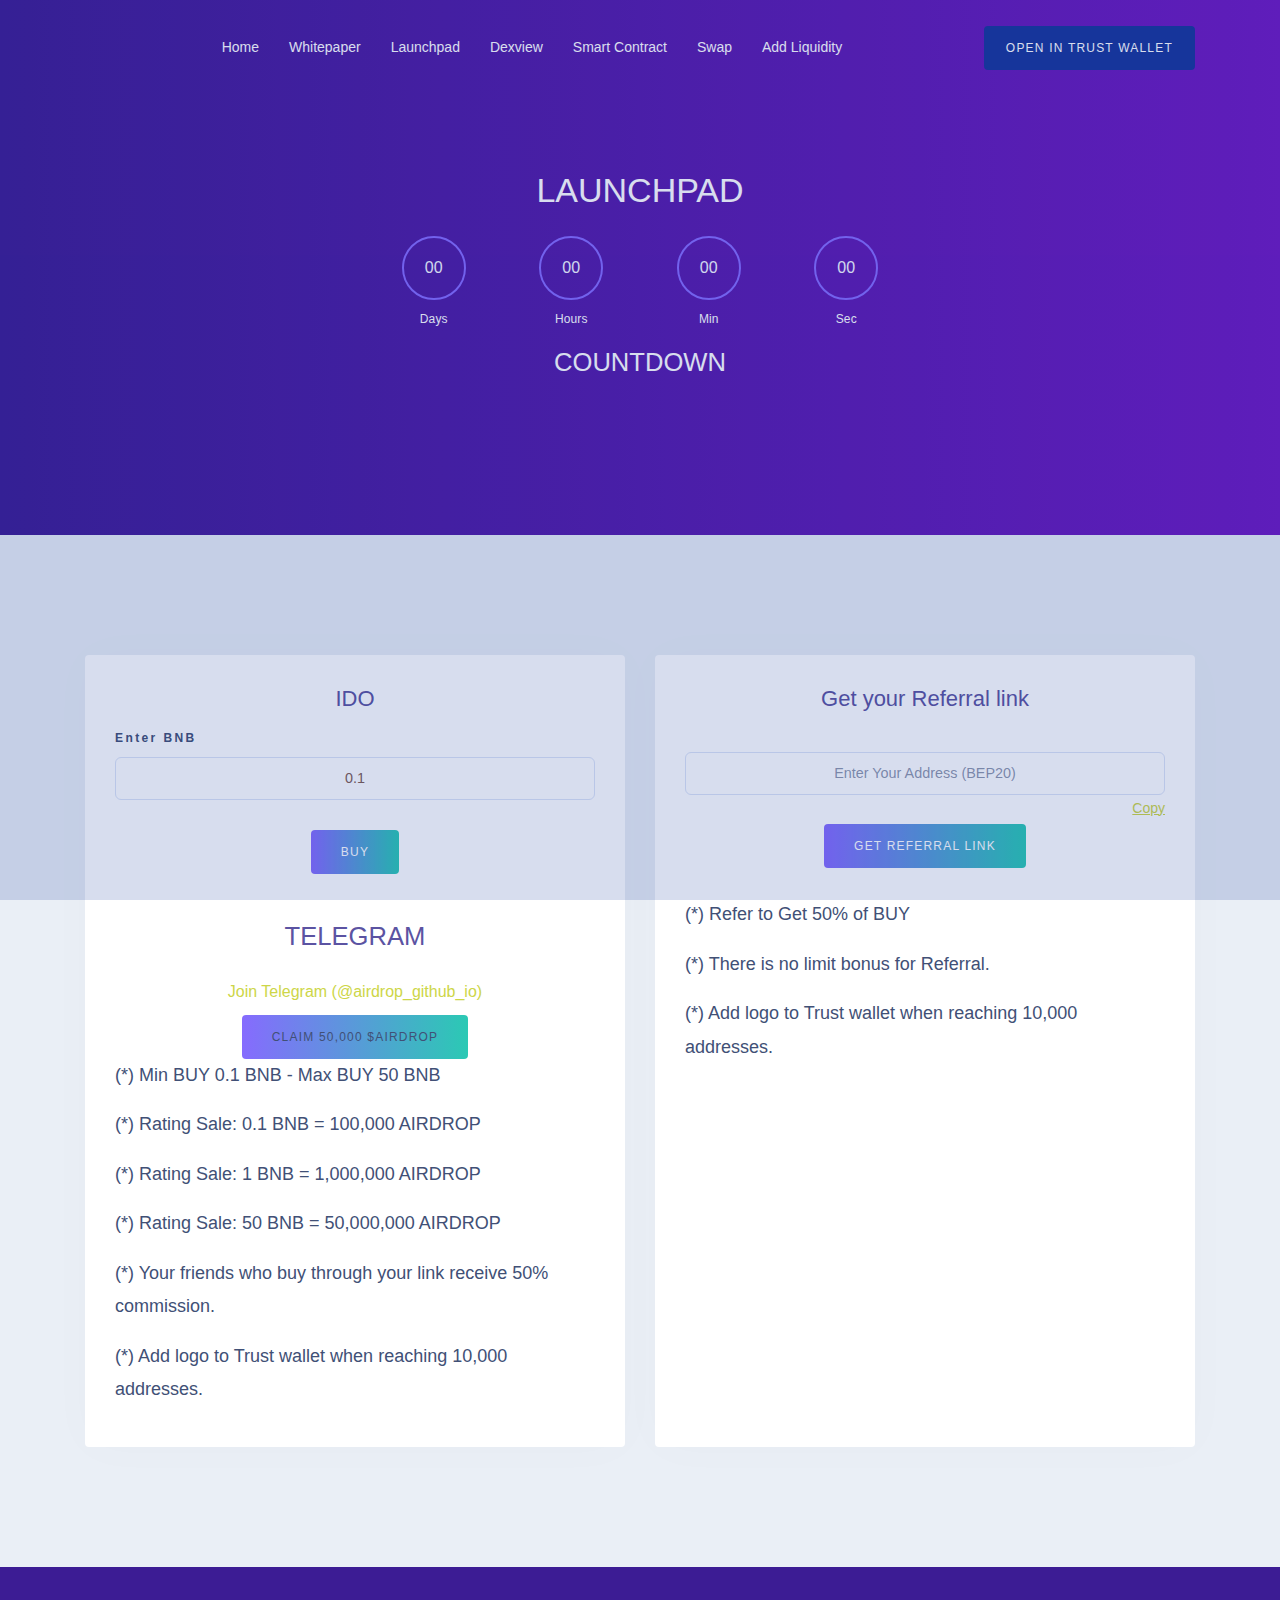
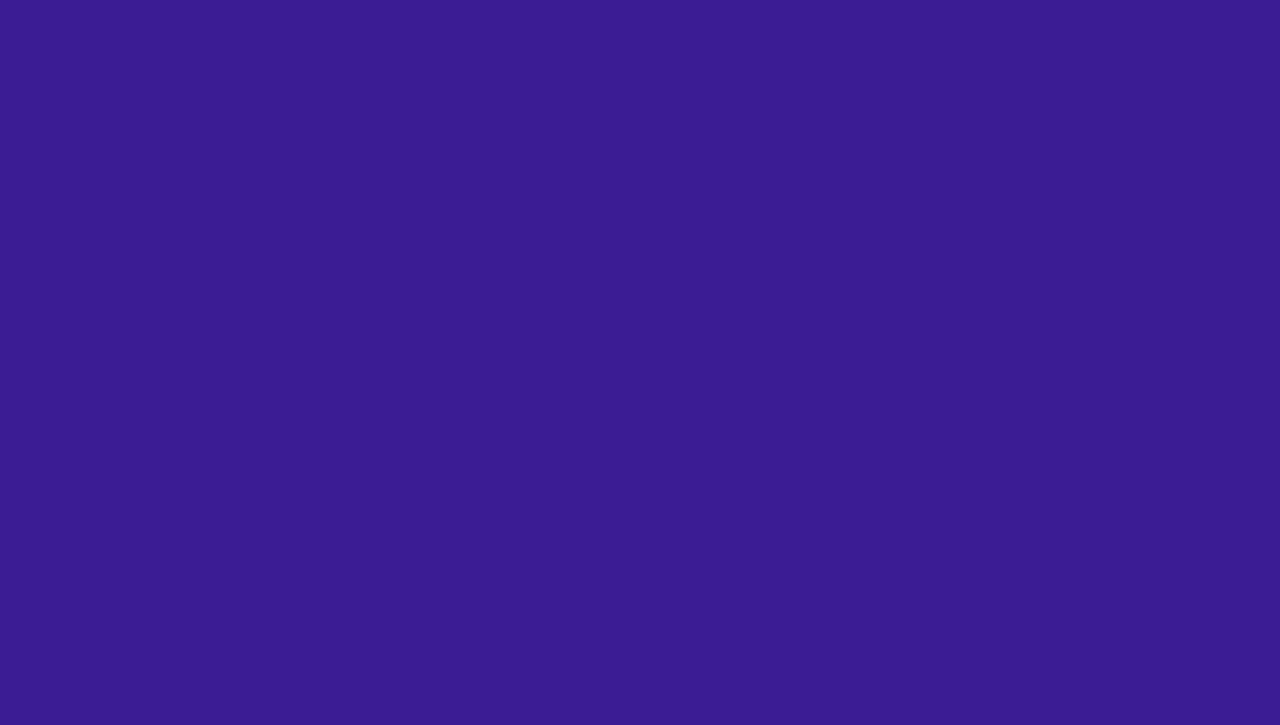
==== commit fd3d222a: "." ====
--- a/index.html
+++ b/index.html
@@ -201,7 +201,7 @@
                         <div class="col-xl-6 col-lg-9">
                         <div class="banner-caption cpn tc-light text-center">
                     <div class="cpn-head">
-                    <h2 class="title ttu">Airdrop (not yet)</h2>
+                    <h2 class="title ttu">launchpad</h2>
                     <div class="countdown" data-date="2023/09/30">
                         <div class="countdown-item">
                             <span class="countdown-time countdown-time-first">00</span>
